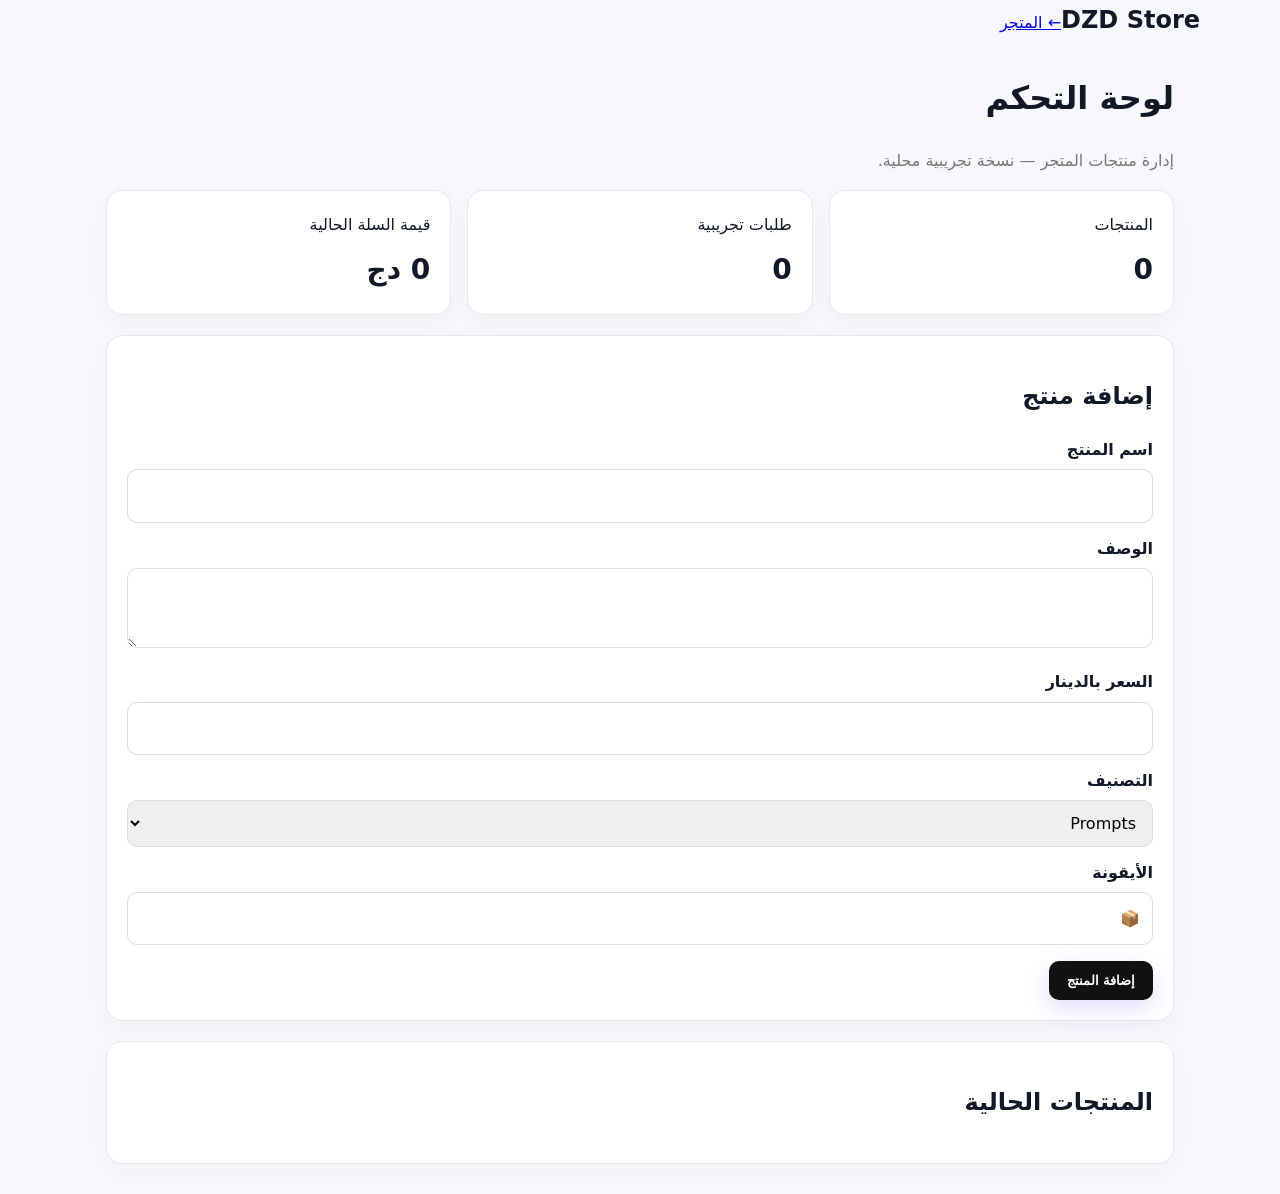
==== admin.html @ c42b9d47 "Add admin dashboard MVP" ====
<!doctype html>
<html lang="ar" dir="rtl">
<head>
<meta charset="utf-8"><meta name="viewport" content="width=device-width,initial-scale=1">
<title>DZD Store — Admin</title><link rel="stylesheet" href="styles.css">
<style>.admin{max-width:1100px;margin:30px auto;padding:0 16px}.admin-grid{display:grid;grid-template-columns:repeat(auto-fit,minmax(220px,1fr));gap:16px}.admin-card,.admin-form{background:#fff;border:1px solid #e7e7e7;border-radius:16px;padding:20px;box-shadow:0 8px 24px #00000008}.admin-card strong{font-size:28px;display:block;margin-top:8px}.admin-form{margin-top:20px}.admin-form label{display:block;margin:12px 0 6px;font-weight:700}.admin-form input,.admin-form select,.admin-form textarea{width:100%;padding:12px;border:1px solid #ddd;border-radius:10px;font:inherit;box-sizing:border-box}.admin-form button{margin-top:16px;padding:12px 18px;border:0;border-radius:10px;cursor:pointer;font-weight:700}.admin-list{margin-top:20px}.admin-row{display:flex;justify-content:space-between;gap:12px;align-items:center;padding:14px 0;border-bottom:1px solid #eee}.danger{background:#ffe9e9;color:#a00}.primary{background:#111;color:#fff}.muted{color:#777}</style>
</head>
<body>
<header class="site-header"><div class="container"><a class="logo" href="index.html">DZD Store</a><a href="index.html">← المتجر</a></div></header>
<main class="admin"><h1>لوحة التحكم</h1><p class="muted">إدارة منتجات المتجر — نسخة تجريبية محلية.</p>
<section class="admin-grid"><div class="admin-card">المنتجات<strong id="statProducts">0</strong></div><div class="admin-card">طلبات تجريبية<strong id="statOrders">0</strong></div><div class="admin-card">قيمة السلة الحالية<strong id="statCart">0 دج</strong></div></section>
<form id="productForm" class="admin-form"><h2>إضافة منتج</h2><label>اسم المنتج</label><input id="name" required><label>الوصف</label><textarea id="desc" required></textarea><label>السعر بالدينار</label><input id="price" type="number" min="0" required><label>التصنيف</label><select id="cat"><option value="prompts">Prompts</option><option value="templates">Templates</option><option value="kits">Kits</option><option value="tools">Tools</option></select><label>الأيقونة</label><input id="icon" value="📦" maxlength="4"><button class="primary" type="submit">إضافة المنتج</button></form>
<section class="admin-form admin-list"><h2>المنتجات الحالية</h2><div id="productList"></div></section></main>
<script src="admin.js"></script>
</body></html>
---- styles.css ----
*{box-sizing:border-box}html{scroll-behavior:smooth}body{margin:0;font-family:system-ui,-apple-system,"Segoe UI",Tahoma,sans-serif;background:#f7f8fc;color:#111827;line-height:1.7}.container{width:min(1120px,92%);margin:auto}.header{position:sticky;top:0;z-index:10;background:rgba(255,255,255,.9);backdrop-filter:blur(14px);border-bottom:1px solid #e8eaf0}.nav{height:72px;display:flex;align-items:center;gap:28px}.logo{font-size:24px;font-weight:900;text-decoration:none;color:#111827;margin-left:auto}.logo span{color:#635bff}.nav nav{display:flex;gap:24px}.nav nav a{color:#4b5563;text-decoration:none;font-weight:600}.cart{border:0;background:#111827;color:#fff;border-radius:12px;padding:10px 15px;cursor:pointer;font-weight:700;text-decoration:none}.cart b{background:#635bff;border-radius:99px;padding:1px 7px;margin-right:5px}.hero{padding:80px 0;background:radial-gradient(circle at 15% 30%,#e9e7ff 0,transparent 34%),linear-gradient(135deg,#fff,#f3f4ff)}.hero-grid{display:grid;grid-template-columns:1.2fr .8fr;gap:60px;align-items:center}.badge{display:inline-block;background:#eeecff;color:#5149d9;border-radius:99px;padding:6px 13px;font-size:14px;font-weight:800}.hero h1{font-size:clamp(44px,7vw,76px);line-height:1.05;margin:18px 0}.hero h1 span{color:#635bff}.hero p{font-size:19px;color:#667085;max-width:590px;margin-bottom:30px}.primary{display:inline-block;background:#635bff;color:white;text-decoration:none;border:0;border-radius:13px;padding:13px 22px;font-weight:800;cursor:pointer;box-shadow:0 8px 24px rgba(99,91,255,.2)}.hero-card{min-height:340px;border-radius:28px;background:#111827;color:white;display:flex;flex-direction:column;align-items:center;justify-content:center;text-align:center;box-shadow:0 25px 60px rgba(17,24,39,.18)}.orb{font-size:80px;width:150px;height:150px;border-radius:50%;display:grid;place-items:center;background:linear-gradient(135deg,#635bff,#a78bfa);margin-bottom:18px}.hero-card h3{font-size:25px;margin:0}.hero-card p{font-size:15px;color:#cbd5e1;margin:4px}.section{padding:65px 0}.section-head{display:flex;align-items:end;justify-content:space-between;margin-bottom:25px}.section-head small{color:#635bff;font-weight:800}.section-head h2{font-size:32px;margin:0}.categories{display:flex;gap:10px;flex-wrap:wrap}.categories button{border:1px solid #e2e5ec;background:#fff;border-radius:12px;padding:11px 17px;cursor:pointer;font-weight:700}.categories button.active,.categories button:hover{background:#111827;color:#fff}.products{display:grid;grid-template-columns:repeat(3,1fr);gap:18px}.product{background:#fff;border:1px solid #e7e9ef;border-radius:20px;overflow:hidden;transition:.2s}.product:hover{transform:translateY(-4px);box-shadow:0 15px 35px rgba(15,23,42,.08)}.product-link{display:block;color:inherit;text-decoration:none}.thumb{height:155px;display:grid;place-items:center;font-size:55px;background:linear-gradient(135deg,#ede9fe,#f5f3ff)}.product-body{padding:18px}.product h3{margin:0 0 5px;font-size:19px}.product p{color:#667085;font-size:14px;margin:0 0 15px}.price{display:flex;justify-content:space-between;align-items:center}.price strong{font-size:21px}.add{border:0;background:#111827;color:#fff;border-radius:10px;padding:9px 13px;cursor:pointer;font-weight:700}.promo{margin:15px auto 70px;padding:35px;border-radius:24px;background:#111827;color:#fff;display:flex;justify-content:space-between;align-items:center}.promo h2{margin:8px 0}.promo p{color:#cbd5e1;max-width:700px}.promo-icon{font-size:75px}footer{padding:28px 0;background:#fff;border-top:1px solid #e7e9ef;color:#667085}.modal{display:none;position:fixed;inset:0;background:rgba(15,23,42,.55);z-index:30;padding:20px}.modal.show{display:grid;place-items:center}.modal-box{width:min(520px,100%);background:#fff;border-radius:22px;padding:25px;position:relative;max-height:85vh;overflow:auto}.close{position:absolute;left:18px;top:15px;border:0;background:#f1f2f6;border-radius:50%;font-size:22px;width:36px;height:36px;cursor:pointer}.modal-box h2{margin-top:5px}.cart-row{display:flex;justify-content:space-between;align-items:center;padding:14px 0;border-bottom:1px solid #eee}.remove{border:0;background:none;color:#ef4444;cursor:pointer}.total{display:flex;justify-content:space-between;font-size:20px;padding:20px 0}.full{width:100%;text-align:center}.empty{text-align:center;color:#667085;padding:30px}.product-detail{display:grid;grid-template-columns:.8fr 1.2fr;gap:55px;align-items:center}.detail-copy h1{font-size:48px;line-height:1.15;margin:15px 0}.lead{font-size:19px;color:#667085}.detail-copy h2{font-size:32px;margin:20px 0}.detail-copy li{margin:10px 0;list-style:none}.detail-copy ul{padding:0;margin-bottom:28px}.checkout-grid{display:grid;grid-template-columns:1.2fr .8fr;gap:25px;align-items:start}.checkout-card{background:#fff;border:1px solid #e7e9ef;border-radius:22px;padding:28px}.checkout-card h1{font-size:40px;margin:10px 0}.checkout-card label{display:block;font-weight:700;margin:18px 0}.checkout-card input{display:block;width:100%;margin-top:7px;padding:13px;border:1px solid #d9dce5;border-radius:11px;font:inherit}.success{margin-top:18px;padding:14px;border-radius:12px;background:#ecfdf3;color:#067647}.checkout-card a{color:#635bff}@media(max-width:800px){.nav nav{display:none}.hero{padding:55px 0}.hero-grid,.product-detail,.checkout-grid{grid-template-columns:1fr;gap:30px}.hero-card{min-height:240px}.products{grid-template-columns:1fr 1fr}.promo{margin-bottom:35px}.promo-icon{font-size:45px}.detail-copy h1{font-size:38px}}@media(max-width:520px){.products{grid-template-columns:1fr}.hero h1{font-size:48px}.section{padding:45px 0}}
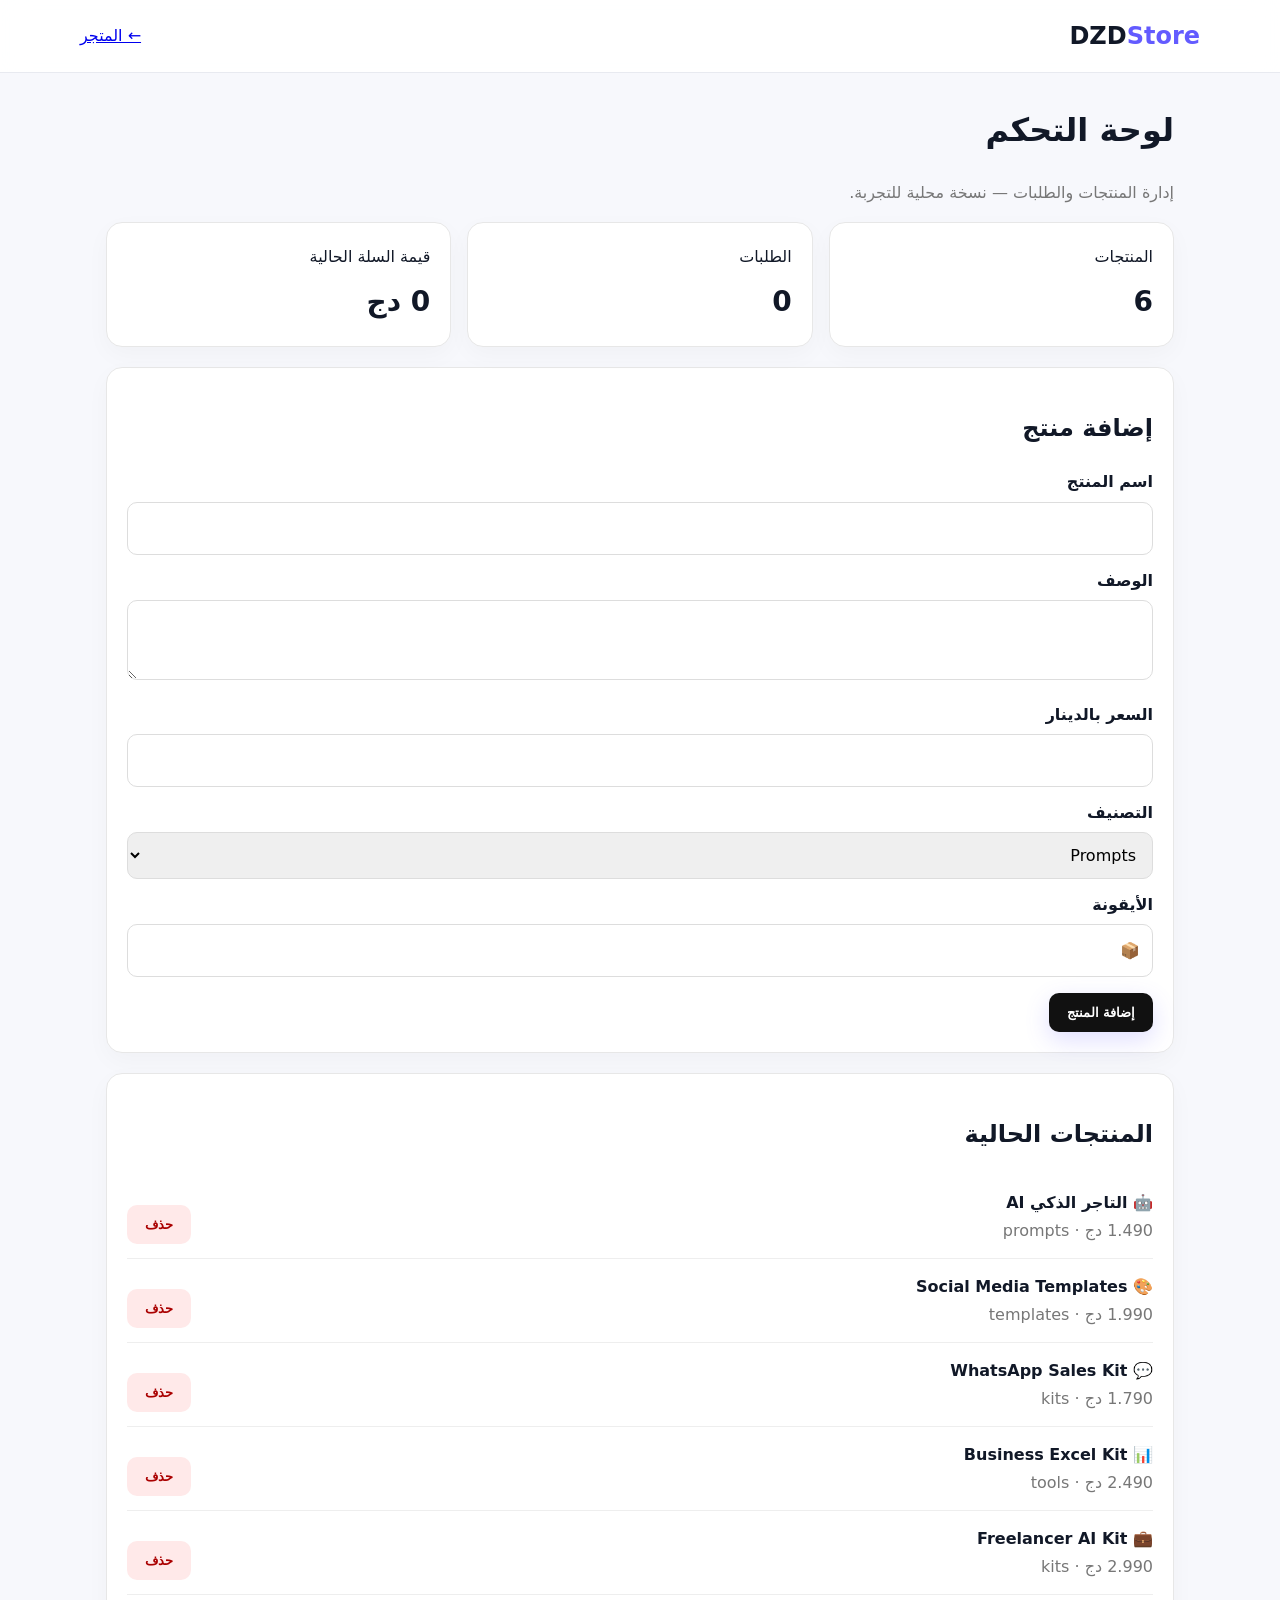
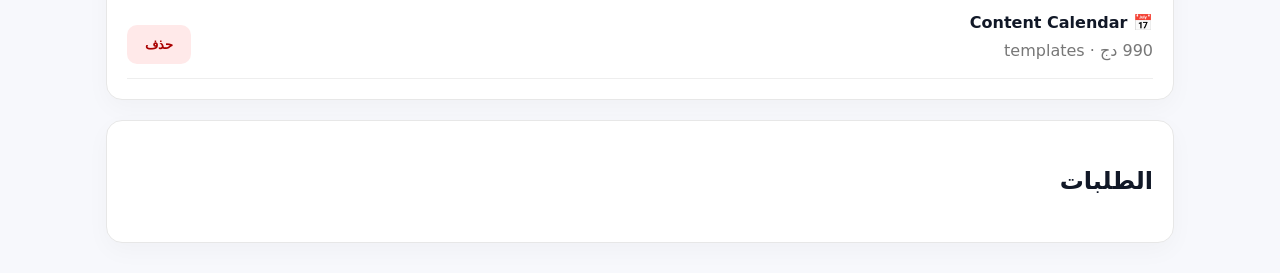
==== commit 88c5c26a: "Expand admin dashboard with orders" ====
--- a/admin.html
+++ b/admin.html
@@ -1,15 +1 @@
-<!doctype html>
-<html lang="ar" dir="rtl">
-<head>
-<meta charset="utf-8"><meta name="viewport" content="width=device-width,initial-scale=1">
-<title>DZD Store — Admin</title><link rel="stylesheet" href="styles.css">
-<style>.admin{max-width:1100px;margin:30px auto;padding:0 16px}.admin-grid{display:grid;grid-template-columns:repeat(auto-fit,minmax(220px,1fr));gap:16px}.admin-card,.admin-form{background:#fff;border:1px solid #e7e7e7;border-radius:16px;padding:20px;box-shadow:0 8px 24px #00000008}.admin-card strong{font-size:28px;display:block;margin-top:8px}.admin-form{margin-top:20px}.admin-form label{display:block;margin:12px 0 6px;font-weight:700}.admin-form input,.admin-form select,.admin-form textarea{width:100%;padding:12px;border:1px solid #ddd;border-radius:10px;font:inherit;box-sizing:border-box}.admin-form button{margin-top:16px;padding:12px 18px;border:0;border-radius:10px;cursor:pointer;font-weight:700}.admin-list{margin-top:20px}.admin-row{display:flex;justify-content:space-between;gap:12px;align-items:center;padding:14px 0;border-bottom:1px solid #eee}.danger{background:#ffe9e9;color:#a00}.primary{background:#111;color:#fff}.muted{color:#777}</style>
-</head>
-<body>
-<header class="site-header"><div class="container"><a class="logo" href="index.html">DZD Store</a><a href="index.html">← المتجر</a></div></header>
-<main class="admin"><h1>لوحة التحكم</h1><p class="muted">إدارة منتجات المتجر — نسخة تجريبية محلية.</p>
-<section class="admin-grid"><div class="admin-card">المنتجات<strong id="statProducts">0</strong></div><div class="admin-card">طلبات تجريبية<strong id="statOrders">0</strong></div><div class="admin-card">قيمة السلة الحالية<strong id="statCart">0 دج</strong></div></section>
-<form id="productForm" class="admin-form"><h2>إضافة منتج</h2><label>اسم المنتج</label><input id="name" required><label>الوصف</label><textarea id="desc" required></textarea><label>السعر بالدينار</label><input id="price" type="number" min="0" required><label>التصنيف</label><select id="cat"><option value="prompts">Prompts</option><option value="templates">Templates</option><option value="kits">Kits</option><option value="tools">Tools</option></select><label>الأيقونة</label><input id="icon" value="📦" maxlength="4"><button class="primary" type="submit">إضافة المنتج</button></form>
-<section class="admin-form admin-list"><h2>المنتجات الحالية</h2><div id="productList"></div></section></main>
-<script src="admin.js"></script>
-</body></html>
+<!doctype html><html lang="ar" dir="rtl"><head><meta charset="utf-8"><meta name="viewport" content="width=device-width,initial-scale=1"><title>DZD Store — Admin</title><link rel="stylesheet" href="styles.css"><style>.admin{max-width:1100px;margin:30px auto;padding:0 16px}.admin-grid{display:grid;grid-template-columns:repeat(auto-fit,minmax(220px,1fr));gap:16px}.admin-card,.admin-form{background:#fff;border:1px solid #e7e7e7;border-radius:16px;padding:20px;box-shadow:0 8px 24px #00000008}.admin-card strong{font-size:28px;display:block;margin-top:8px}.admin-form{margin-top:20px}.admin-form label{display:block;margin:12px 0 6px;font-weight:700}.admin-form input,.admin-form select,.admin-form textarea{width:100%;padding:12px;border:1px solid #ddd;border-radius:10px;font:inherit;box-sizing:border-box}.admin-form button{margin-top:16px;padding:12px 18px;border:0;border-radius:10px;cursor:pointer;font-weight:700}.admin-list{margin-top:20px}.admin-row{display:flex;justify-content:space-between;gap:12px;align-items:center;padding:14px 0;border-bottom:1px solid #eee}.danger{background:#ffe9e9;color:#a00}.primary{background:#111;color:#fff}.muted{color:#777}.order{border:1px solid #eee;border-radius:12px;padding:14px;margin:10px 0}.order-head{display:flex;justify-content:space-between;gap:10px;flex-wrap:wrap}.status{font-weight:700}.status.PENDING{color:#9a6700}.status.PAID{color:#087f23}.status.CANCELLED{color:#a00}</style></head><body><header class="header"><div class="container nav"><a class="logo" href="index.html">DZD<span>Store</span></a><a href="index.html">← المتجر</a></div></header><main class="admin"><h1>لوحة التحكم</h1><p class="muted">إدارة المنتجات والطلبات — نسخة محلية للتجربة.</p><section class="admin-grid"><div class="admin-card">المنتجات<strong id="statProducts">0</strong></div><div class="admin-card">الطلبات<strong id="statOrders">0</strong></div><div class="admin-card">قيمة السلة الحالية<strong id="statCart">0 دج</strong></div></section><form id="productForm" class="admin-form"><h2>إضافة منتج</h2><label>اسم المنتج</label><input id="name" required><label>الوصف</label><textarea id="desc" required></textarea><label>السعر بالدينار</label><input id="price" type="number" min="0" required><label>التصنيف</label><select id="cat"><option value="prompts">Prompts</option><option value="templates">Templates</option><option value="kits">Kits</option><option value="tools">Tools</option></select><label>الأيقونة</label><input id="icon" value="📦" maxlength="4"><button class="primary" type="submit">إضافة المنتج</button></form><section class="admin-form admin-list"><h2>المنتجات الحالية</h2><div id="productList"></div></section><section class="admin-form admin-list"><h2>الطلبات</h2><div id="ordersList"></div></section></main><script src="admin.js"></script></body></html>
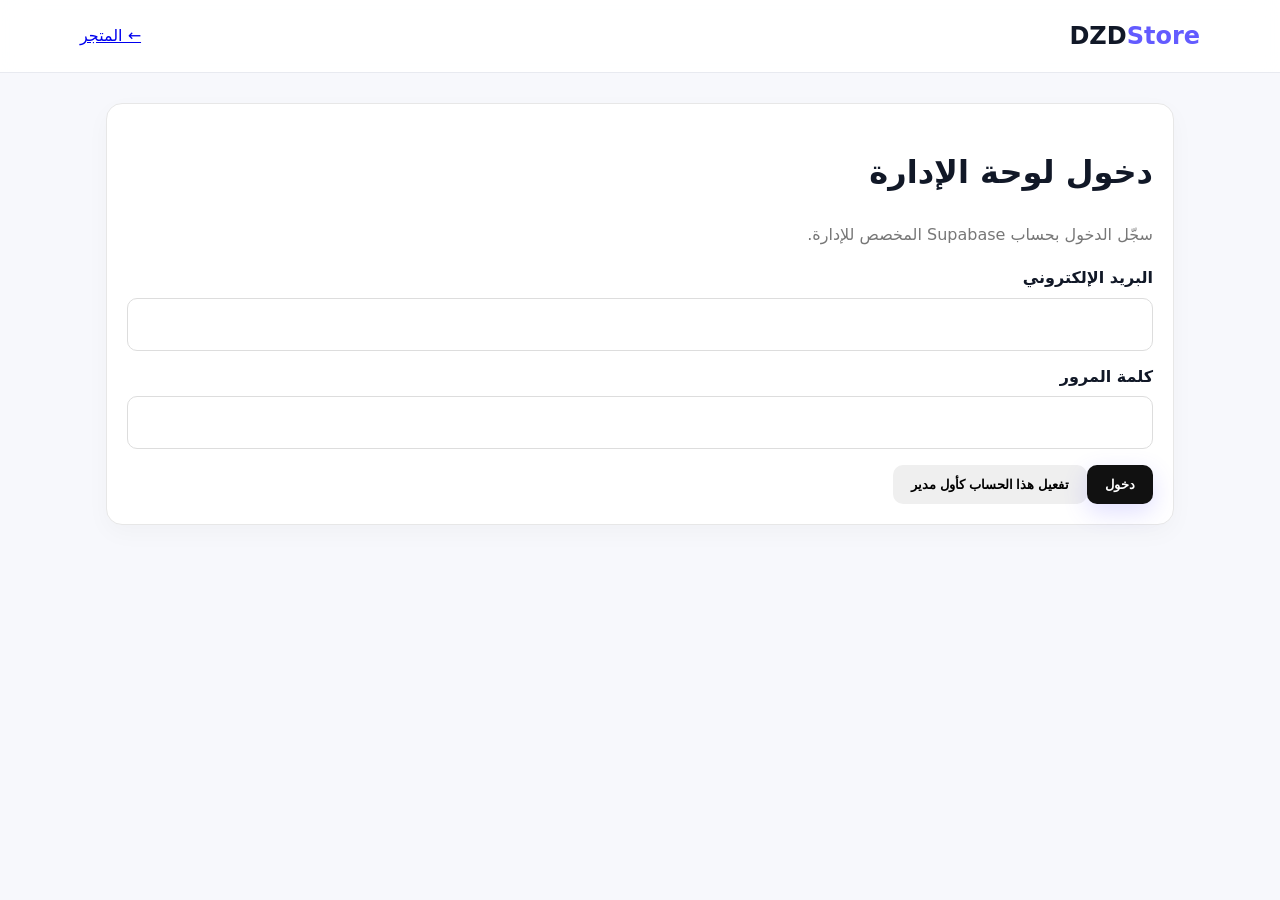
==== commit d3eb64a1: "Connect admin panel to Supabase Auth and database" ====
--- a/admin.html
+++ b/admin.html
@@ -1 +1 @@
-<!doctype html><html lang="ar" dir="rtl"><head><meta charset="utf-8"><meta name="viewport" content="width=device-width,initial-scale=1"><title>DZD Store — Admin</title><link rel="stylesheet" href="styles.css"><style>.admin{max-width:1100px;margin:30px auto;padding:0 16px}.admin-grid{display:grid;grid-template-columns:repeat(auto-fit,minmax(220px,1fr));gap:16px}.admin-card,.admin-form{background:#fff;border:1px solid #e7e7e7;border-radius:16px;padding:20px;box-shadow:0 8px 24px #00000008}.admin-card strong{font-size:28px;display:block;margin-top:8px}.admin-form{margin-top:20px}.admin-form label{display:block;margin:12px 0 6px;font-weight:700}.admin-form input,.admin-form select,.admin-form textarea{width:100%;padding:12px;border:1px solid #ddd;border-radius:10px;font:inherit;box-sizing:border-box}.admin-form button{margin-top:16px;padding:12px 18px;border:0;border-radius:10px;cursor:pointer;font-weight:700}.admin-list{margin-top:20px}.admin-row{display:flex;justify-content:space-between;gap:12px;align-items:center;padding:14px 0;border-bottom:1px solid #eee}.danger{background:#ffe9e9;color:#a00}.primary{background:#111;color:#fff}.muted{color:#777}.order{border:1px solid #eee;border-radius:12px;padding:14px;margin:10px 0}.order-head{display:flex;justify-content:space-between;gap:10px;flex-wrap:wrap}.status{font-weight:700}.status.PENDING{color:#9a6700}.status.PAID{color:#087f23}.status.CANCELLED{color:#a00}</style></head><body><header class="header"><div class="container nav"><a class="logo" href="index.html">DZD<span>Store</span></a><a href="index.html">← المتجر</a></div></header><main class="admin"><h1>لوحة التحكم</h1><p class="muted">إدارة المنتجات والطلبات — نسخة محلية للتجربة.</p><section class="admin-grid"><div class="admin-card">المنتجات<strong id="statProducts">0</strong></div><div class="admin-card">الطلبات<strong id="statOrders">0</strong></div><div class="admin-card">قيمة السلة الحالية<strong id="statCart">0 دج</strong></div></section><form id="productForm" class="admin-form"><h2>إضافة منتج</h2><label>اسم المنتج</label><input id="name" required><label>الوصف</label><textarea id="desc" required></textarea><label>السعر بالدينار</label><input id="price" type="number" min="0" required><label>التصنيف</label><select id="cat"><option value="prompts">Prompts</option><option value="templates">Templates</option><option value="kits">Kits</option><option value="tools">Tools</option></select><label>الأيقونة</label><input id="icon" value="📦" maxlength="4"><button class="primary" type="submit">إضافة المنتج</button></form><section class="admin-form admin-list"><h2>المنتجات الحالية</h2><div id="productList"></div></section><section class="admin-form admin-list"><h2>الطلبات</h2><div id="ordersList"></div></section></main><script src="admin.js"></script></body></html>+<!doctype html><html lang="ar" dir="rtl"><head><meta charset="utf-8"><meta name="viewport" content="width=device-width,initial-scale=1"><title>DZD Store — Admin</title><link rel="stylesheet" href="styles.css"><style>.admin{max-width:1100px;margin:30px auto;padding:0 16px}.admin-grid{display:grid;grid-template-columns:repeat(auto-fit,minmax(220px,1fr));gap:16px}.admin-card,.admin-form{background:#fff;border:1px solid #e7e7e7;border-radius:16px;padding:20px;box-shadow:0 8px 24px #00000008}.admin-card strong{font-size:28px;display:block;margin-top:8px}.admin-form{margin-top:20px}.admin-form label{display:block;margin:12px 0 6px;font-weight:700}.admin-form input,.admin-form select,.admin-form textarea{width:100%;padding:12px;border:1px solid #ddd;border-radius:10px;font:inherit;box-sizing:border-box}.admin-form button{margin-top:16px;padding:12px 18px;border:0;border-radius:10px;cursor:pointer;font-weight:700}.admin-list{margin-top:20px}.admin-row{display:flex;justify-content:space-between;gap:12px;align-items:center;padding:14px 0;border-bottom:1px solid #eee}.actions{display:flex;gap:8px;flex-wrap:wrap}.danger{background:#ffe9e9;color:#a00}.primary{background:#111;color:#fff}.muted{color:#777}.order{border:1px solid #eee;border-radius:12px;padding:14px;margin:10px 0}.order-head{display:flex;justify-content:space-between;gap:10px;flex-wrap:wrap}.status{font-weight:700}.status.PENDING{color:#9a6700}.status.PAID{color:#087f23}.status.CANCELLED,.status.FAILED{color:#a00}.hidden{display:none!important}.notice{padding:12px;border-radius:10px;background:#f5f5f5;margin-top:12px}.logout{float:left}</style></head><body><header class="header"><div class="container nav"><a class="logo" href="index.html">DZD<span>Store</span></a><a href="index.html">← المتجر</a></div></header><main class="admin"><div id="loginBox" class="admin-form"><h1>دخول لوحة الإدارة</h1><p class="muted">سجّل الدخول بحساب Supabase المخصص للإدارة.</p><label>البريد الإلكتروني</label><input id="email" type="email" autocomplete="username" required><label>كلمة المرور</label><input id="password" type="password" autocomplete="current-password" required><button id="loginBtn" class="primary" type="button">دخول</button><button id="claimBtn" type="button">تفعيل هذا الحساب كأول مدير</button><div id="loginMsg" class="notice hidden"></div></div><div id="panel" class="hidden"><button id="logoutBtn" class="logout">تسجيل الخروج</button><h1>لوحة التحكم</h1><p class="muted">إدارة المنتجات والطلبات مرتبطة مباشرة بـ Supabase.</p><section class="admin-grid"><div class="admin-card">المنتجات<strong id="statProducts">0</strong></div><div class="admin-card">الطلبات<strong id="statOrders">0</strong></div></section><form id="productForm" class="admin-form"><h2 id="formTitle">إضافة منتج</h2><input id="editId" type="hidden"><label>اسم المنتج</label><input id="name" required><label>الوصف</label><textarea id="desc" required></textarea><label>السعر بالدينار</label><input id="price" type="number" min="1" required><label>التصنيف</label><select id="cat"><option value="prompts">Prompts</option><option value="templates">Templates</option><option value="kits">Kits</option><option value="tools">Tools</option></select><label>الأيقونة</label><input id="icon" value="📦" maxlength="4"><label>مسار ملف المنتج في Storage (اختياري)</label><input id="fileKey" placeholder="products/1/filename.zip"><label>اسم الملف للتحميل (اختياري)</label><input id="fileName"><label>حد التحميلات</label><input id="downloadLimit" type="number" min="1" value="5"><label><input id="active" type="checkbox" checked> المنتج ظاهر في المتجر</label><div class="actions"><button class="primary" type="submit">حفظ المنتج</button><button id="cancelEdit" type="button">إلغاء</button></div></form><section class="admin-form admin-list"><h2>المنتجات الحالية</h2><div id="productList"></div></section><section class="admin-form admin-list"><h2>الطلبات</h2><div id="ordersList"></div></section></div></main><script src="supabase-config.js"></script><script src="admin.js"></script></body></html>
